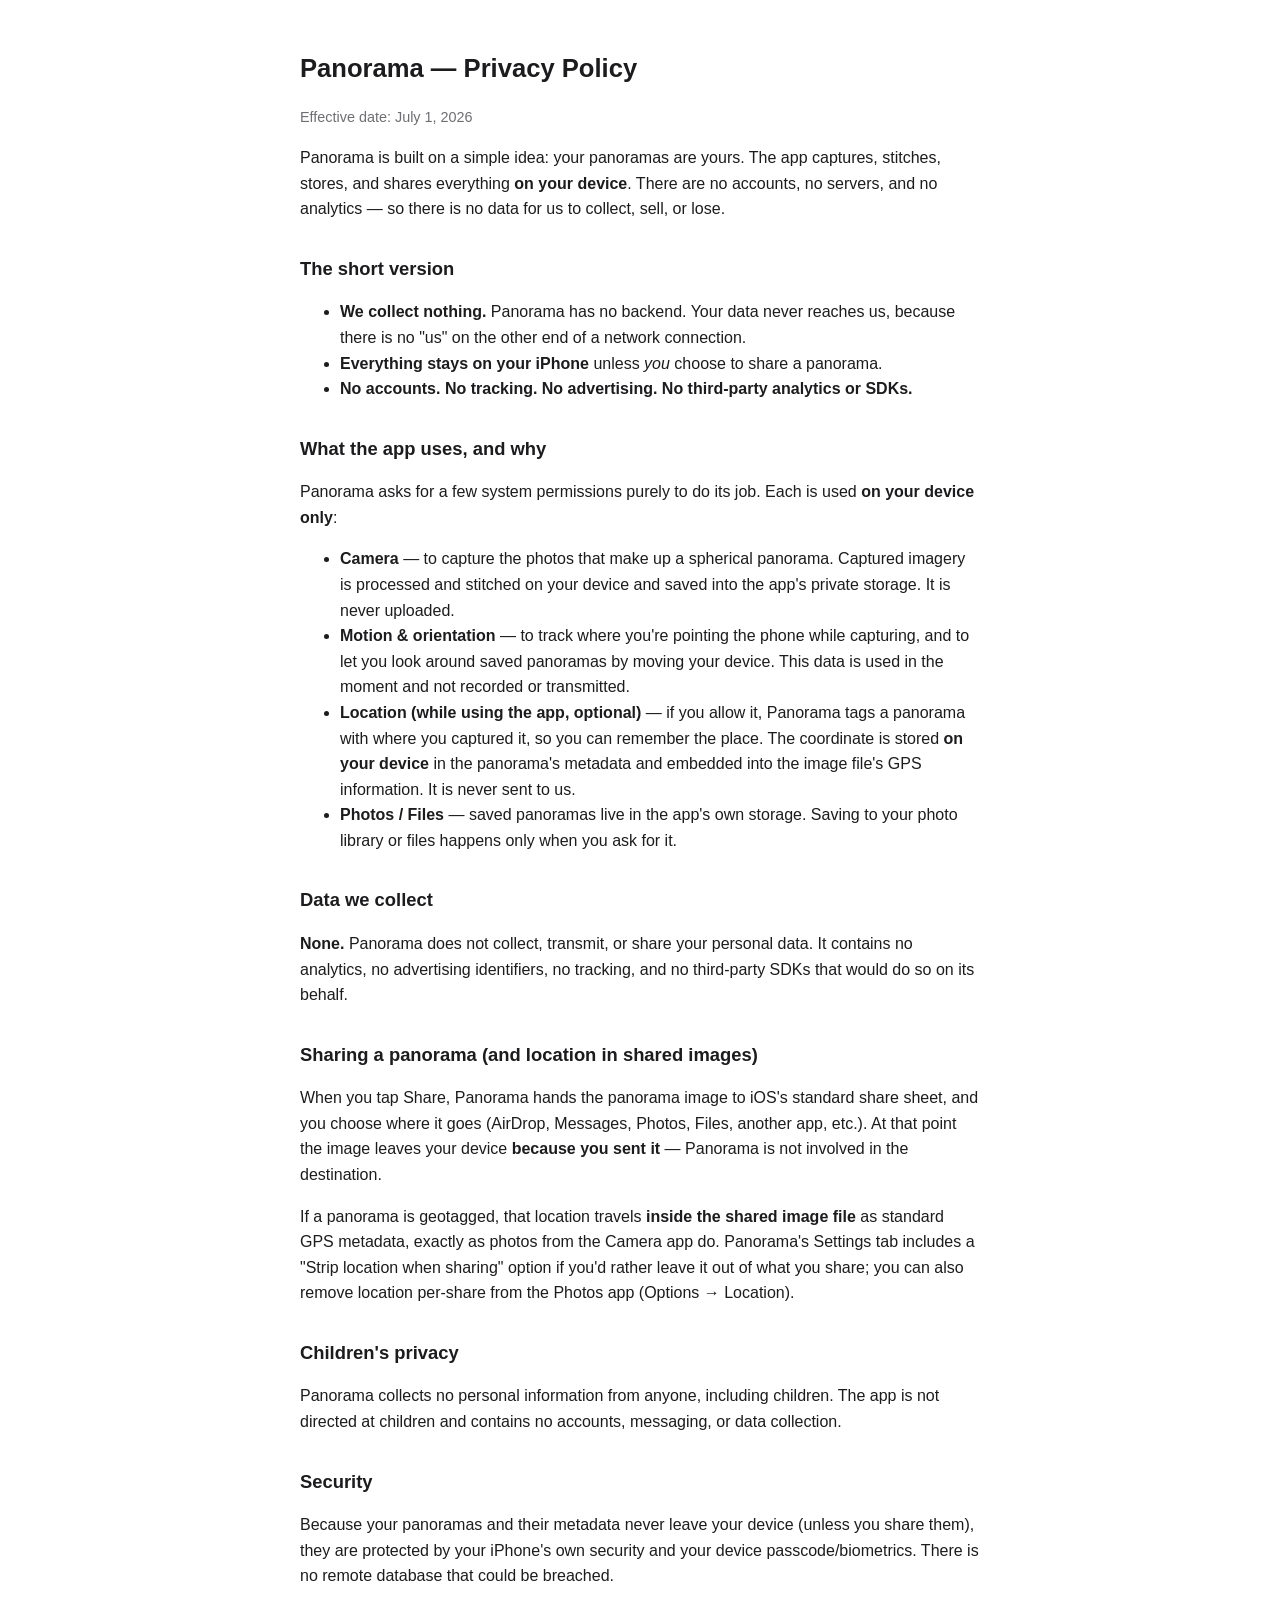
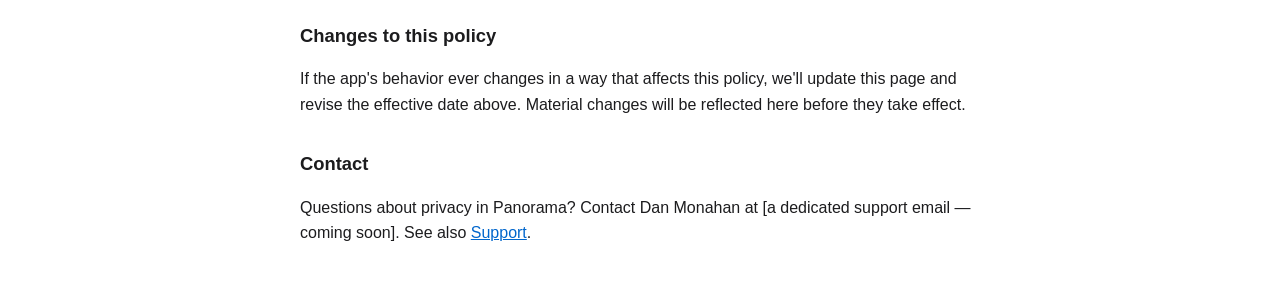
==== panorama/privacy/index.html @ 80216565 "Add Panorama support + privacy pages" ====
<!DOCTYPE html>
<html lang="en">
<head>
<meta charset="utf-8">
<meta name="viewport" content="width=device-width, initial-scale=1">
<title>Panorama — Privacy Policy</title>
<style>
  body { font-family: -apple-system, BlinkMacSystemFont, "Segoe UI", sans-serif; max-width: 680px;
         margin: 3rem auto; padding: 0 1.5rem; color: #1c1c1e; line-height: 1.6; }
  h1 { font-size: 1.6rem; }
  h2 { font-size: 1.15rem; margin-top: 2rem; }
  a { color: #0066cc; }
  .effective-date { color: #6e6e73; font-size: 0.9rem; }
</style>
</head>
<body>
<h1>Panorama — Privacy Policy</h1>
<p class="effective-date">Effective date: July 1, 2026</p>

<p>Panorama is built on a simple idea: your panoramas are yours. The app captures, stitches, stores,
and shares everything <strong>on your device</strong>. There are no accounts, no servers, and no
analytics — so there is no data for us to collect, sell, or lose.</p>

<h2>The short version</h2>
<ul>
  <li><strong>We collect nothing.</strong> Panorama has no backend. Your data never reaches us,
      because there is no "us" on the other end of a network connection.</li>
  <li><strong>Everything stays on your iPhone</strong> unless <em>you</em> choose to share a panorama.</li>
  <li><strong>No accounts. No tracking. No advertising. No third-party analytics or SDKs.</strong></li>
</ul>

<h2>What the app uses, and why</h2>
<p>Panorama asks for a few system permissions purely to do its job. Each is used <strong>on your
device only</strong>:</p>
<ul>
  <li><strong>Camera</strong> — to capture the photos that make up a spherical panorama. Captured
      imagery is processed and stitched on your device and saved into the app's private storage.
      It is never uploaded.</li>
  <li><strong>Motion &amp; orientation</strong> — to track where you're pointing the phone while
      capturing, and to let you look around saved panoramas by moving your device. This data is
      used in the moment and not recorded or transmitted.</li>
  <li><strong>Location (while using the app, optional)</strong> — if you allow it, Panorama tags a
      panorama with where you captured it, so you can remember the place. The coordinate is stored
      <strong>on your device</strong> in the panorama's metadata and embedded into the image file's
      GPS information. It is never sent to us.</li>
  <li><strong>Photos / Files</strong> — saved panoramas live in the app's own storage. Saving to your
      photo library or files happens only when you ask for it.</li>
</ul>

<h2>Data we collect</h2>
<p><strong>None.</strong> Panorama does not collect, transmit, or share your personal data. It
contains no analytics, no advertising identifiers, no tracking, and no third-party SDKs that would
do so on its behalf.</p>

<h2>Sharing a panorama (and location in shared images)</h2>
<p>When you tap Share, Panorama hands the panorama image to iOS's standard share sheet, and you
choose where it goes (AirDrop, Messages, Photos, Files, another app, etc.). At that point the image
leaves your device <strong>because you sent it</strong> — Panorama is not involved in the
destination.</p>
<p>If a panorama is geotagged, that location travels <strong>inside the shared image file</strong> as
standard GPS metadata, exactly as photos from the Camera app do. Panorama's Settings tab includes a
"Strip location when sharing" option if you'd rather leave it out of what you share; you can also
remove location per-share from the Photos app (Options → Location).</p>

<h2>Children's privacy</h2>
<p>Panorama collects no personal information from anyone, including children. The app is not directed
at children and contains no accounts, messaging, or data collection.</p>

<h2>Security</h2>
<p>Because your panoramas and their metadata never leave your device (unless you share them), they
are protected by your iPhone's own security and your device passcode/biometrics. There is no remote
database that could be breached.</p>

<h2>Changes to this policy</h2>
<p>If the app's behavior ever changes in a way that affects this policy, we'll update this page and
revise the effective date above. Material changes will be reflected here before they take effect.</p>

<h2>Contact</h2>
<p>Questions about privacy in Panorama? Contact Dan Monahan at
[a dedicated support email — coming soon]. See also <a href="/panorama/support/">Support</a>.</p>

</body>
</html>
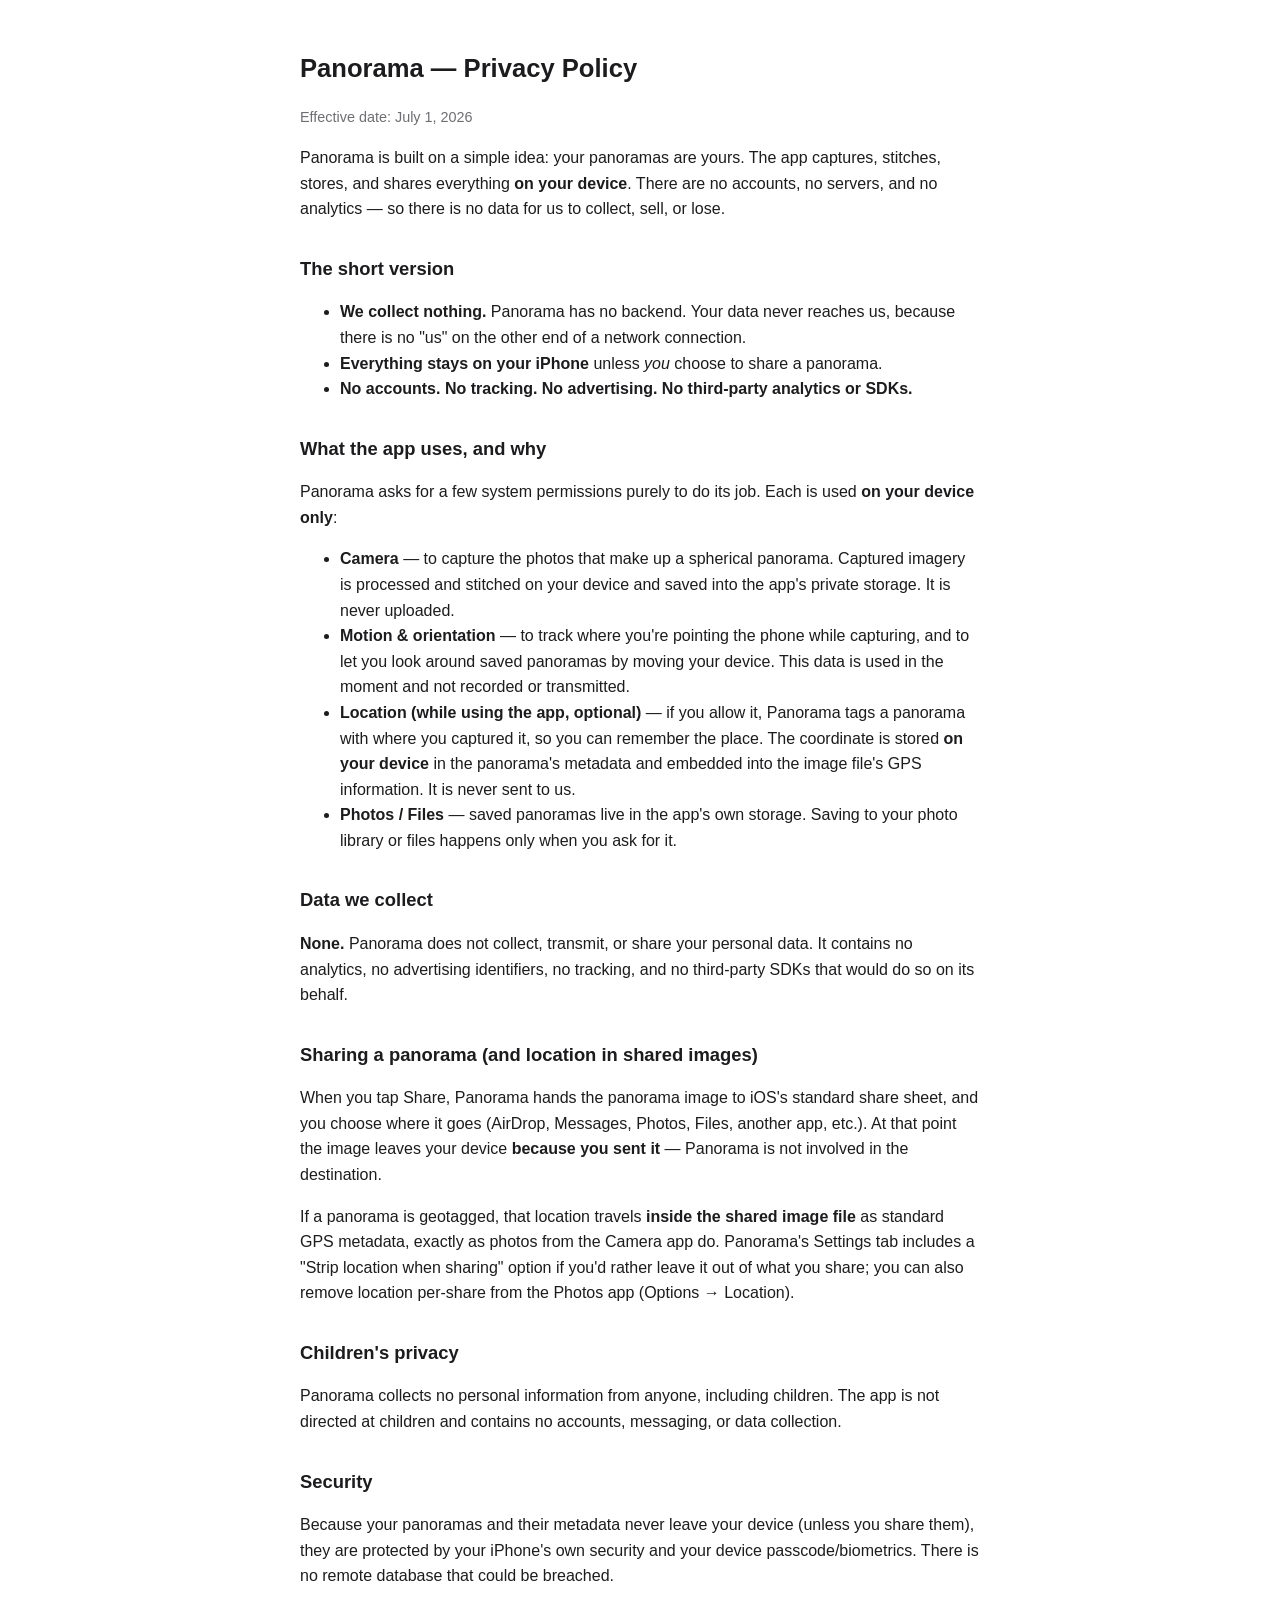
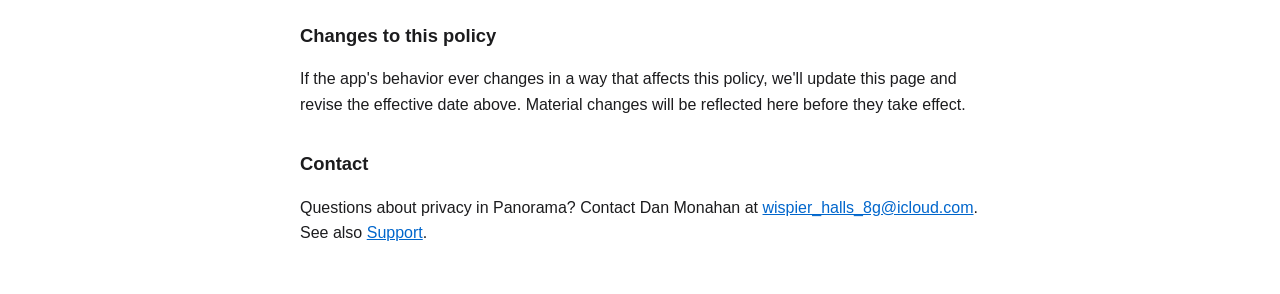
==== commit b84247e4: "Add support email address" ====
--- a/panorama/privacy/index.html
+++ b/panorama/privacy/index.html
@@ -77,7 +77,7 @@
 
 <h2>Contact</h2>
 <p>Questions about privacy in Panorama? Contact Dan Monahan at
-[a dedicated support email — coming soon]. See also <a href="/panorama/support/">Support</a>.</p>
+<a href="mailto:wispier_halls_8g@icloud.com">wispier_halls_8g@icloud.com</a>. See also <a href="/panorama/support/">Support</a>.</p>
 
 </body>
 </html>
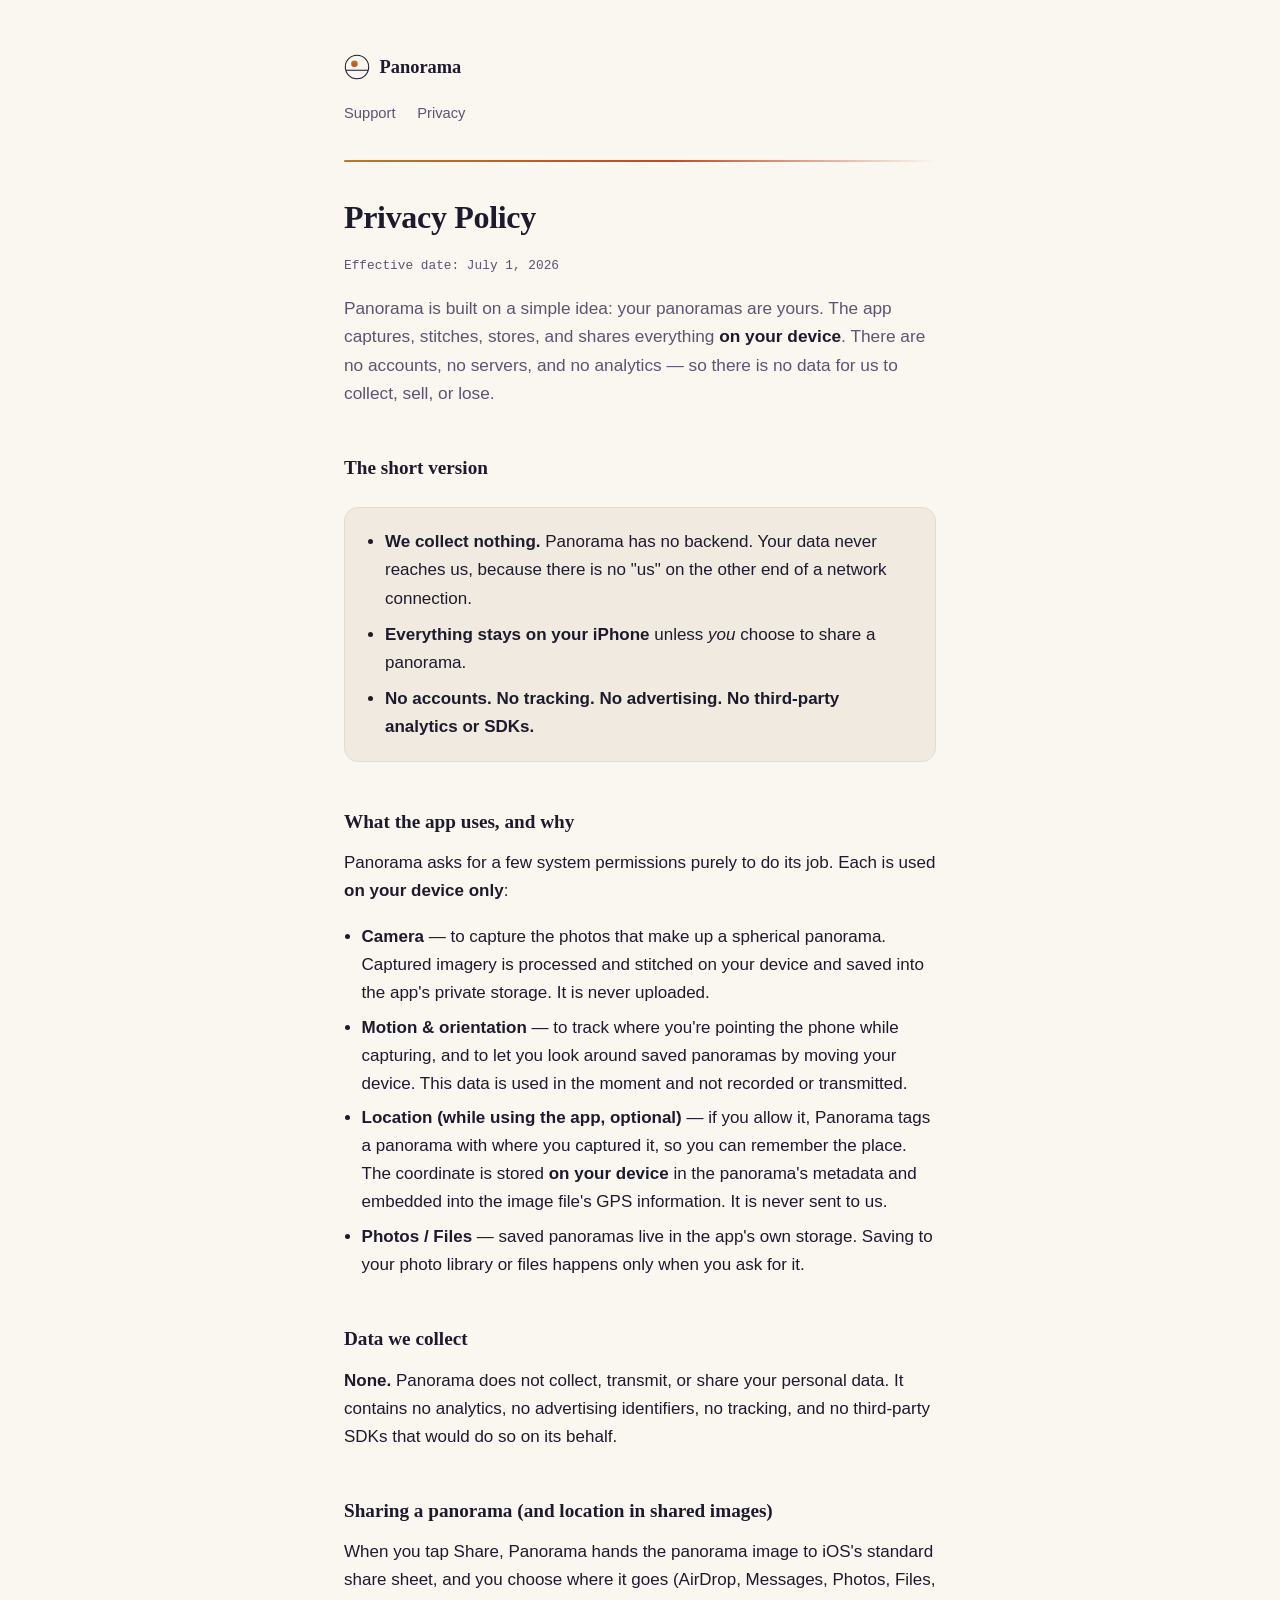
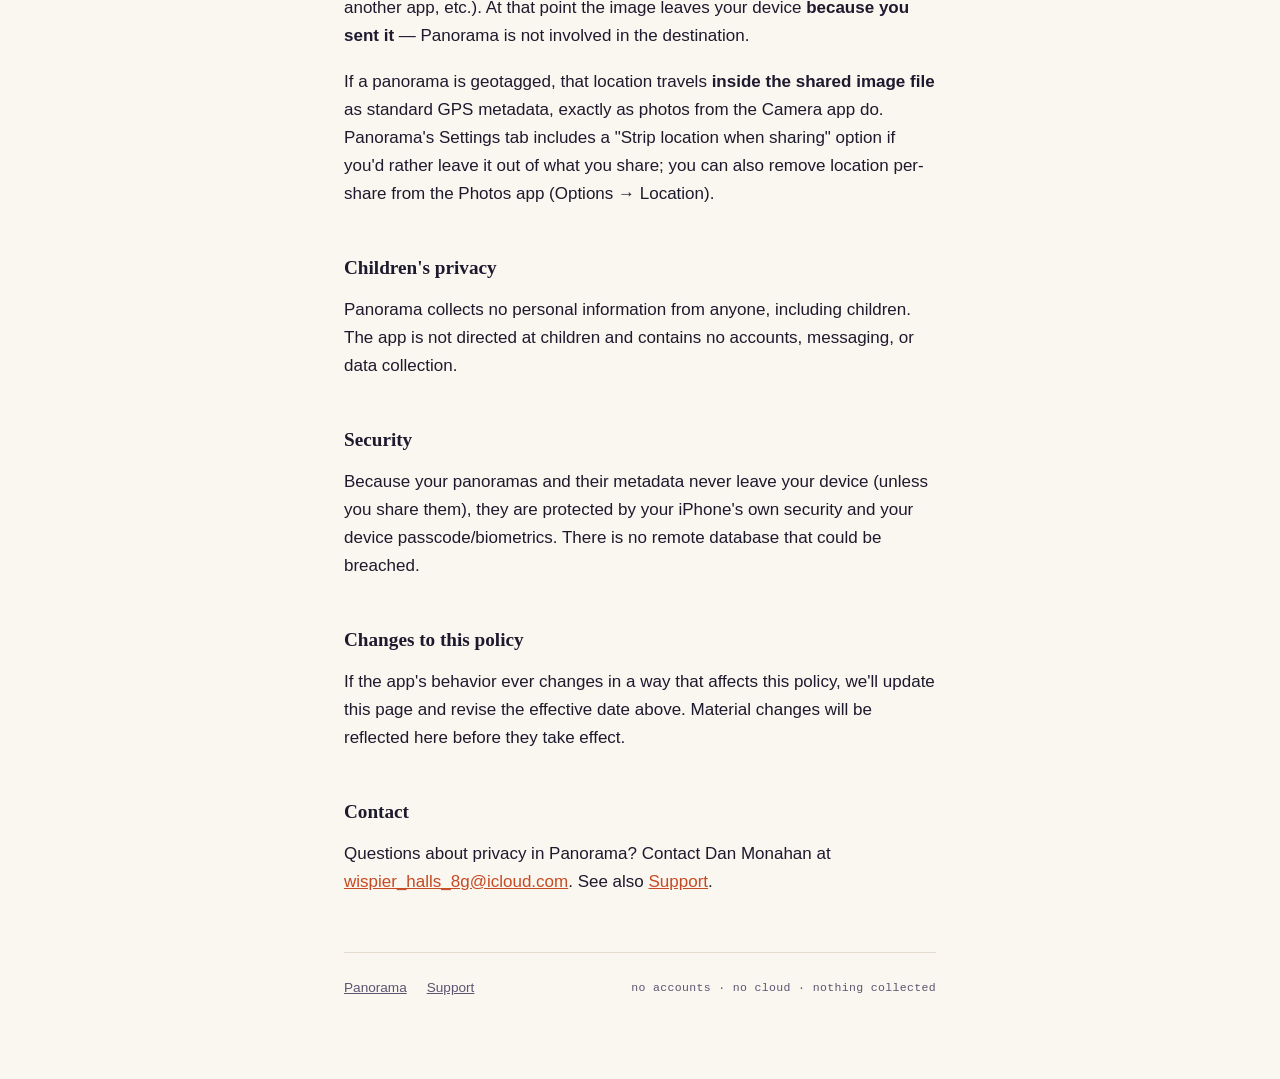
==== commit beb909f9: "panorama: real design pass on landing, support, and privacy pages Replaced the bare-bones system-fon" ====
--- a/panorama/privacy/index.html
+++ b/panorama/privacy/index.html
@@ -4,80 +4,129 @@
 <meta charset="utf-8">
 <meta name="viewport" content="width=device-width, initial-scale=1">
 <title>Panorama — Privacy Policy</title>
-<style>
-  body { font-family: -apple-system, BlinkMacSystemFont, "Segoe UI", sans-serif; max-width: 680px;
-         margin: 3rem auto; padding: 0 1.5rem; color: #1c1c1e; line-height: 1.6; }
-  h1 { font-size: 1.6rem; }
-  h2 { font-size: 1.15rem; margin-top: 2rem; }
-  a { color: #0066cc; }
-  .effective-date { color: #6e6e73; font-size: 0.9rem; }
-</style>
+<meta name="description" content="Panorama's privacy policy — the app collects nothing; everything happens on your iPhone.">
+<link rel="icon" href="data:image/svg+xml,%3Csvg xmlns='http://www.w3.org/2000/svg' viewBox='0 0 40 40'%3E%3Ccircle cx='20' cy='20' r='18' fill='%23100D1B'/%3E%3Cpath d='M3 25H37' stroke='%23F1ECE2' stroke-width='2'/%3E%3Ccircle cx='16' cy='15' r='5' fill='%23FF8F63'/%3E%3C/svg%3E">
+<link rel="stylesheet" href="/panorama/assets/style.css">
 </head>
 <body>
-<h1>Panorama — Privacy Policy</h1>
-<p class="effective-date">Effective date: July 1, 2026</p>
+<div class="wrap">
 
-<p>Panorama is built on a simple idea: your panoramas are yours. The app captures, stitches, stores,
-and shares everything <strong>on your device</strong>. There are no accounts, no servers, and no
-analytics — so there is no data for us to collect, sell, or lose.</p>
+  <header class="site">
+    <a class="mark" href="/panorama/">
+      <svg viewBox="0 0 40 40" aria-hidden="true">
+        <circle cx="20" cy="20" r="18" fill="none" stroke="currentColor" stroke-width="1.6"/>
+        <path d="M3 25H37" stroke="currentColor" stroke-width="1.6"/>
+        <circle cx="16" cy="15" r="5" fill="url(#sun)"/>
+        <defs>
+          <linearGradient id="sun" x1="0" y1="0" x2="0" y2="1">
+            <stop offset="0" style="stop-color:var(--gold)"/>
+            <stop offset="1" style="stop-color:var(--coral)"/>
+          </linearGradient>
+        </defs>
+      </svg>
+      <span>Panorama</span>
+    </a>
+    <nav class="site">
+      <a href="/panorama/support/">Support</a>
+      <a href="/panorama/privacy/">Privacy</a>
+    </nav>
+  </header>
+  <hr class="rule">
 
-<h2>The short version</h2>
-<ul>
-  <li><strong>We collect nothing.</strong> Panorama has no backend. Your data never reaches us,
-      because there is no "us" on the other end of a network connection.</li>
-  <li><strong>Everything stays on your iPhone</strong> unless <em>you</em> choose to share a panorama.</li>
-  <li><strong>No accounts. No tracking. No advertising. No third-party analytics or SDKs.</strong></li>
-</ul>
+  <h1>Privacy Policy</h1>
+  <p class="tag">Effective date: July 1, 2026</p>
 
-<h2>What the app uses, and why</h2>
-<p>Panorama asks for a few system permissions purely to do its job. Each is used <strong>on your
-device only</strong>:</p>
-<ul>
-  <li><strong>Camera</strong> — to capture the photos that make up a spherical panorama. Captured
-      imagery is processed and stitched on your device and saved into the app's private storage.
-      It is never uploaded.</li>
-  <li><strong>Motion &amp; orientation</strong> — to track where you're pointing the phone while
-      capturing, and to let you look around saved panoramas by moving your device. This data is
-      used in the moment and not recorded or transmitted.</li>
-  <li><strong>Location (while using the app, optional)</strong> — if you allow it, Panorama tags a
-      panorama with where you captured it, so you can remember the place. The coordinate is stored
-      <strong>on your device</strong> in the panorama's metadata and embedded into the image file's
-      GPS information. It is never sent to us.</li>
-  <li><strong>Photos / Files</strong> — saved panoramas live in the app's own storage. Saving to your
-      photo library or files happens only when you ask for it.</li>
-</ul>
+  <p class="lede">Panorama is built on a simple idea: your panoramas are yours. The app captures,
+  stitches, stores, and shares everything <strong>on your device</strong>. There are no accounts,
+  no servers, and no analytics — so there is no data for us to collect, sell, or lose.</p>
 
-<h2>Data we collect</h2>
-<p><strong>None.</strong> Panorama does not collect, transmit, or share your personal data. It
-contains no analytics, no advertising identifiers, no tracking, and no third-party SDKs that would
-do so on its behalf.</p>
+  <div class="section">
+    <h2>The short version</h2>
+    <div class="callout">
+      <ul>
+        <li><strong>We collect nothing.</strong> Panorama has no backend. Your data never reaches
+        us, because there is no "us" on the other end of a network connection.</li>
+        <li><strong>Everything stays on your iPhone</strong> unless <em>you</em> choose to share a
+        panorama.</li>
+        <li><strong>No accounts. No tracking. No advertising. No third-party analytics or
+        SDKs.</strong></li>
+      </ul>
+    </div>
+  </div>
 
-<h2>Sharing a panorama (and location in shared images)</h2>
-<p>When you tap Share, Panorama hands the panorama image to iOS's standard share sheet, and you
-choose where it goes (AirDrop, Messages, Photos, Files, another app, etc.). At that point the image
-leaves your device <strong>because you sent it</strong> — Panorama is not involved in the
-destination.</p>
-<p>If a panorama is geotagged, that location travels <strong>inside the shared image file</strong> as
-standard GPS metadata, exactly as photos from the Camera app do. Panorama's Settings tab includes a
-"Strip location when sharing" option if you'd rather leave it out of what you share; you can also
-remove location per-share from the Photos app (Options → Location).</p>
+  <div class="section">
+    <h2>What the app uses, and why</h2>
+    <p>Panorama asks for a few system permissions purely to do its job. Each is used <strong>on
+    your device only</strong>:</p>
+    <ul class="plain">
+      <li><strong>Camera</strong> — to capture the photos that make up a spherical panorama.
+      Captured imagery is processed and stitched on your device and saved into the app's private
+      storage. It is never uploaded.</li>
+      <li><strong>Motion &amp; orientation</strong> — to track where you're pointing the phone
+      while capturing, and to let you look around saved panoramas by moving your device. This
+      data is used in the moment and not recorded or transmitted.</li>
+      <li><strong>Location (while using the app, optional)</strong> — if you allow it, Panorama
+      tags a panorama with where you captured it, so you can remember the place. The coordinate
+      is stored <strong>on your device</strong> in the panorama's metadata and embedded into the
+      image file's GPS information. It is never sent to us.</li>
+      <li><strong>Photos / Files</strong> — saved panoramas live in the app's own storage. Saving
+      to your photo library or files happens only when you ask for it.</li>
+    </ul>
+  </div>
 
-<h2>Children's privacy</h2>
-<p>Panorama collects no personal information from anyone, including children. The app is not directed
-at children and contains no accounts, messaging, or data collection.</p>
+  <div class="section">
+    <h2>Data we collect</h2>
+    <p><strong>None.</strong> Panorama does not collect, transmit, or share your personal data. It
+    contains no analytics, no advertising identifiers, no tracking, and no third-party SDKs that
+    would do so on its behalf.</p>
+  </div>
 
-<h2>Security</h2>
-<p>Because your panoramas and their metadata never leave your device (unless you share them), they
-are protected by your iPhone's own security and your device passcode/biometrics. There is no remote
-database that could be breached.</p>
+  <div class="section">
+    <h2>Sharing a panorama (and location in shared images)</h2>
+    <p>When you tap Share, Panorama hands the panorama image to iOS's standard share sheet, and
+    you choose where it goes (AirDrop, Messages, Photos, Files, another app, etc.). At that point
+    the image leaves your device <strong>because you sent it</strong> — Panorama is not involved
+    in the destination.</p>
+    <p>If a panorama is geotagged, that location travels <strong>inside the shared image
+    file</strong> as standard GPS metadata, exactly as photos from the Camera app do. Panorama's
+    Settings tab includes a "Strip location when sharing" option if you'd rather leave it out of
+    what you share; you can also remove location per-share from the Photos app (Options →
+    Location).</p>
+  </div>
 
-<h2>Changes to this policy</h2>
-<p>If the app's behavior ever changes in a way that affects this policy, we'll update this page and
-revise the effective date above. Material changes will be reflected here before they take effect.</p>
+  <div class="section">
+    <h2>Children's privacy</h2>
+    <p>Panorama collects no personal information from anyone, including children. The app is not
+    directed at children and contains no accounts, messaging, or data collection.</p>
+  </div>
 
-<h2>Contact</h2>
-<p>Questions about privacy in Panorama? Contact Dan Monahan at
-<a href="mailto:wispier_halls_8g@icloud.com">wispier_halls_8g@icloud.com</a>. See also <a href="/panorama/support/">Support</a>.</p>
+  <div class="section">
+    <h2>Security</h2>
+    <p>Because your panoramas and their metadata never leave your device (unless you share them),
+    they are protected by your iPhone's own security and your device passcode/biometrics. There
+    is no remote database that could be breached.</p>
+  </div>
 
+  <div class="section">
+    <h2>Changes to this policy</h2>
+    <p>If the app's behavior ever changes in a way that affects this policy, we'll update this
+    page and revise the effective date above. Material changes will be reflected here before they
+    take effect.</p>
+  </div>
+
+  <div class="section">
+    <h2>Contact</h2>
+    <p>Questions about privacy in Panorama? Contact Dan Monahan at
+    <a href="mailto:wispier_halls_8g@icloud.com">wispier_halls_8g@icloud.com</a>. See also
+    <a href="/panorama/support/">Support</a>.</p>
+  </div>
+
+  <footer class="site">
+    <a href="/panorama/">Panorama</a>
+    <a href="/panorama/support/">Support</a>
+    <span class="trust">no accounts · no cloud · nothing collected</span>
+  </footer>
+
+</div>
 </body>
 </html>
--- a/panorama/assets/style.css
+++ b/panorama/assets/style.css
@@ -0,0 +1,97 @@
+:root {
+  color-scheme: light dark;
+  --paper: #FAF6F0;
+  --paper-2: #F1EAE0;
+  --line: #E4DCCE;
+  --ink: #1E1A2E;
+  --ink-soft: #5B5570;
+  --coral: #C64A22;
+  --gold: #B87A22;
+  --display: ui-serif, Georgia, "Iowan Old Style", "Palatino Linotype", serif;
+  --body: -apple-system, BlinkMacSystemFont, "Segoe UI", Helvetica, Arial, sans-serif;
+  --mono: ui-monospace, "SF Mono", Menlo, Consolas, monospace;
+}
+@media (prefers-color-scheme: dark) {
+  :root {
+    --paper: #100D1B;
+    --paper-2: #1B1730;
+    --line: #2C2745;
+    --ink: #EFEAE0;
+    --ink-soft: #B6AFCB;
+    --coral: #FF8F63;
+    --gold: #F2C077;
+  }
+}
+* { box-sizing: border-box; }
+html { background: var(--paper); }
+body {
+  margin: 0;
+  background: var(--paper);
+  color: var(--ink);
+  font-family: var(--body);
+  font-size: 17px;
+  line-height: 1.65;
+  -webkit-font-smoothing: antialiased;
+}
+.wrap { max-width: 640px; margin: 0 auto; padding: 0 1.5rem 5rem; }
+
+header.site { padding-top: 3.25rem; padding-bottom: .25rem; }
+.mark { display: flex; align-items: center; gap: .6rem; text-decoration: none; color: var(--ink); width: fit-content; }
+.mark svg { width: 26px; height: 26px; flex: none; color: var(--ink); }
+.mark span { font-family: var(--display); font-size: 1.15rem; font-weight: 600; }
+nav.site { margin-top: 1.15rem; display: flex; gap: 1.35rem; font-size: .92rem; }
+nav.site a { color: var(--ink-soft); text-decoration: none; padding-bottom: .15rem; border-bottom: 1px solid transparent; }
+nav.site a:hover { color: var(--coral); border-color: var(--coral); }
+
+.rule {
+  height: 2px; margin: 1.75rem 0 2.25rem; border: 0; border-radius: 2px;
+  background: linear-gradient(90deg, var(--gold), var(--coral) 55%, transparent);
+}
+
+.kicker { font-family: var(--mono); font-size: .72rem; letter-spacing: .1em; text-transform: uppercase; color: var(--ink-soft); }
+
+h1 { font-family: var(--display); font-size: 2rem; line-height: 1.22; margin: .6rem 0 1.1rem; font-weight: 600; letter-spacing: -.01em; }
+h2 { font-family: var(--display); font-size: 1.2rem; margin: 0 0 .75rem; font-weight: 600; }
+p { margin: 0 0 1.1rem; }
+.lede { font-size: 1.08rem; color: var(--ink-soft); }
+a { color: var(--coral); }
+strong { color: var(--ink); }
+
+.section { margin-top: 2.75rem; }
+
+.callout {
+  background: var(--paper-2); border: 1px solid var(--line); border-radius: 14px;
+  padding: 1.25rem 1.4rem; margin: 1.5rem 0;
+}
+.callout ul { margin: 0; padding-left: 1.1rem; }
+.callout li { margin: .5rem 0; }
+.callout li:first-child { margin-top: 0; }
+.callout li:last-child { margin-bottom: 0; }
+
+dl.features dt { font-family: var(--display); font-weight: 600; font-size: 1.05rem; margin-top: 1.7rem; }
+dl.features dt:first-child { margin-top: 0; }
+dl.features dd { margin: .35rem 0 0; padding: 0; color: var(--ink-soft); }
+
+dl.qa dt { font-weight: 600; margin-top: 1.5rem; color: var(--ink); }
+dl.qa dt:first-child { margin-top: 0; }
+dl.qa dd { margin: .4rem 0 0; padding: 0; color: var(--ink-soft); }
+
+.tag { font-family: var(--mono); font-size: .8rem; color: var(--ink-soft); }
+
+ul.plain { padding-left: 1.1rem; margin: 0 0 1.1rem; }
+ul.plain li { margin: .4rem 0; }
+
+footer.site {
+  margin-top: 3.5rem; padding-top: 1.5rem; border-top: 1px solid var(--line);
+  display: flex; flex-wrap: wrap; gap: .4rem 1.25rem; align-items: center;
+  font-size: .85rem; color: var(--ink-soft);
+}
+footer.site a { color: var(--ink-soft); }
+footer.site a:hover { color: var(--coral); }
+footer .trust { font-family: var(--mono); font-size: .72rem; letter-spacing: .03em; margin-left: auto; }
+
+@media (max-width: 480px) {
+  h1 { font-size: 1.65rem; }
+  body { font-size: 16px; }
+  footer .trust { margin-left: 0; }
+}
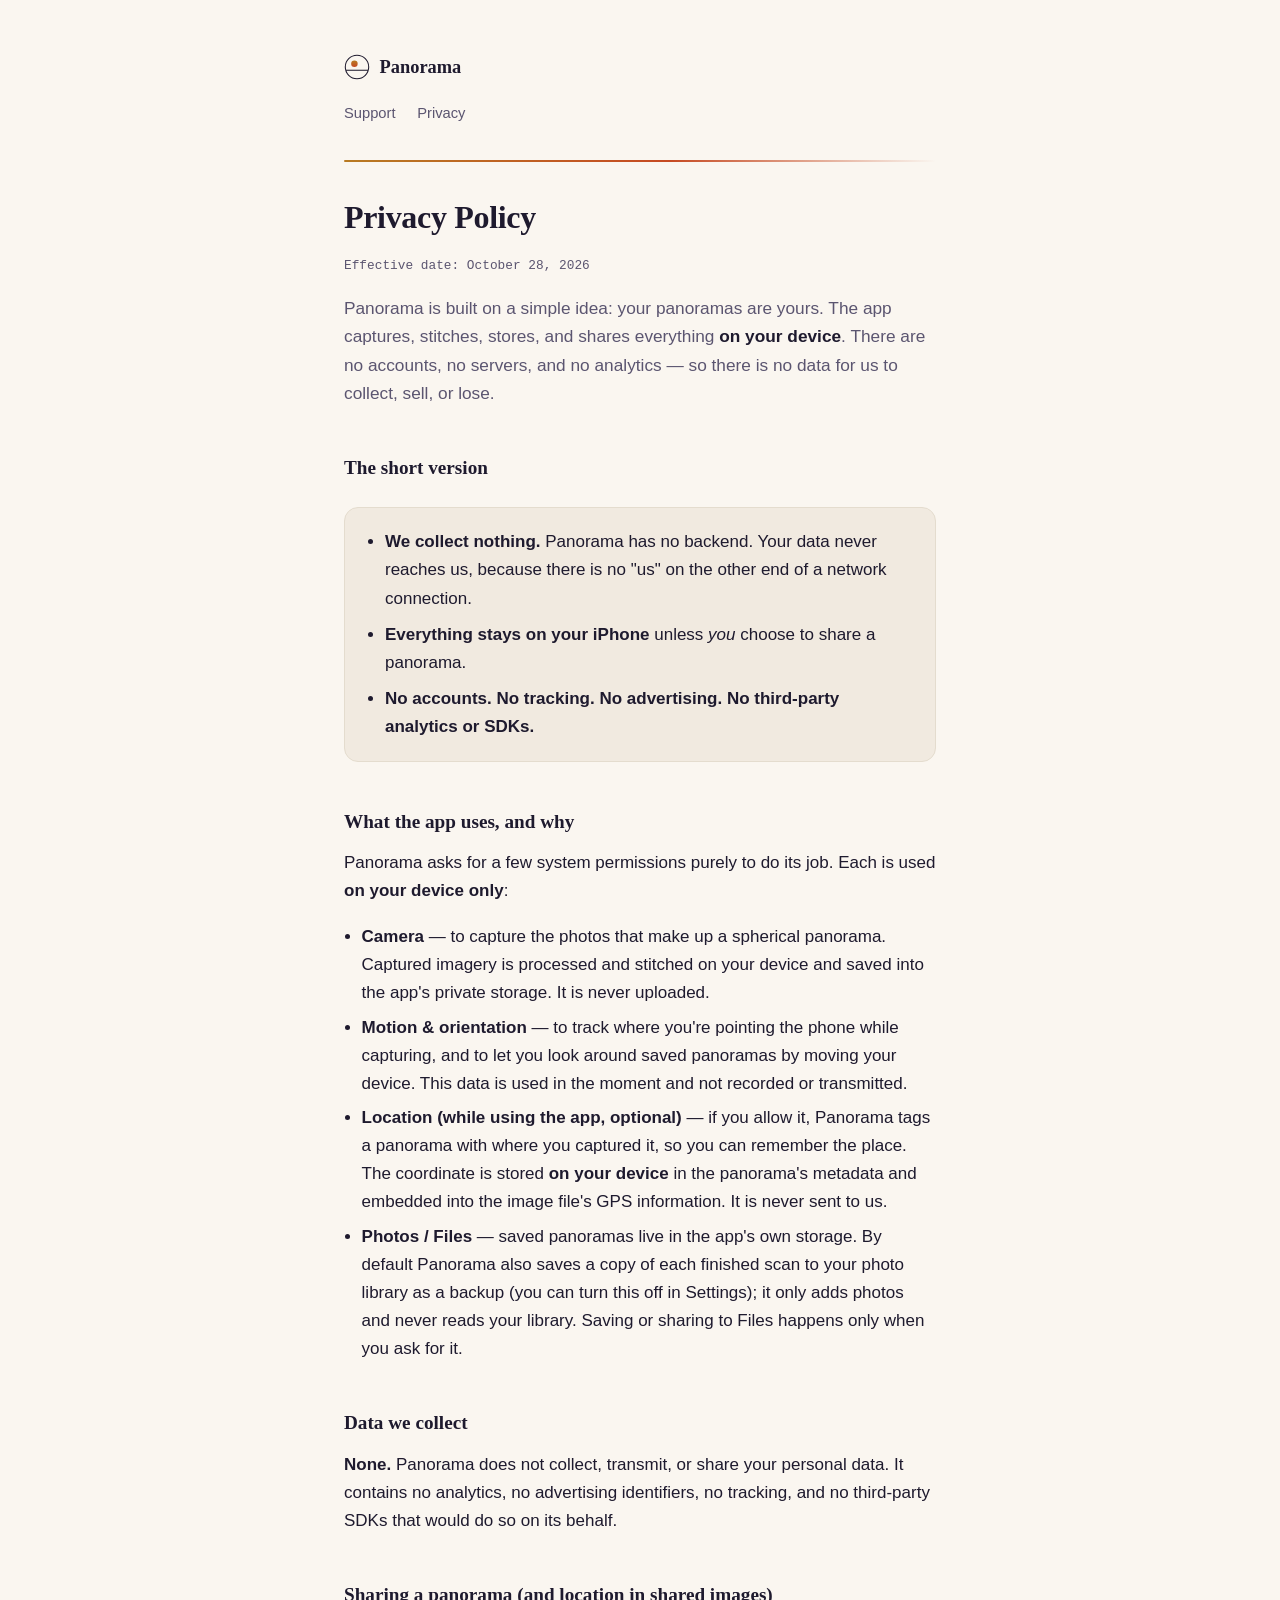
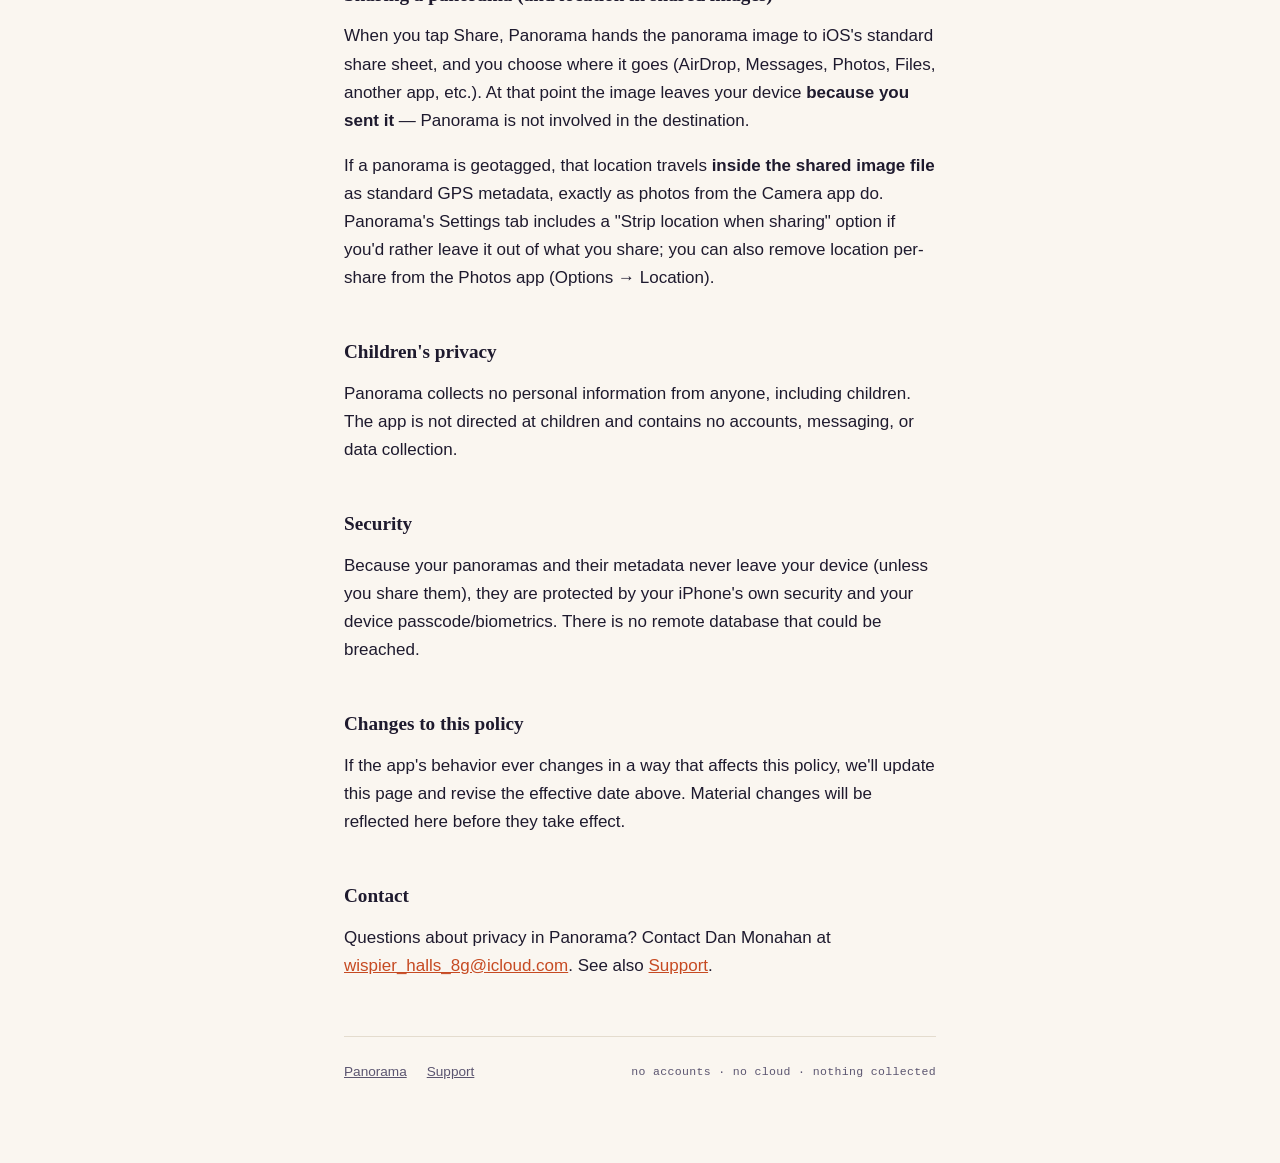
==== commit 6a7140bb: "panorama privacy: disclose default-on auto-save of finished scans to Photos (add-only) Effective dat" ====
--- a/panorama/privacy/index.html
+++ b/panorama/privacy/index.html
@@ -34,7 +34,7 @@
   <hr class="rule">
 
   <h1>Privacy Policy</h1>
-  <p class="tag">Effective date: July 1, 2026</p>
+  <p class="tag">Effective date: October 28, 2026</p>
 
   <p class="lede">Panorama is built on a simple idea: your panoramas are yours. The app captures,
   stitches, stores, and shares everything <strong>on your device</strong>. There are no accounts,
@@ -69,8 +69,10 @@
       tags a panorama with where you captured it, so you can remember the place. The coordinate
       is stored <strong>on your device</strong> in the panorama's metadata and embedded into the
       image file's GPS information. It is never sent to us.</li>
-      <li><strong>Photos / Files</strong> — saved panoramas live in the app's own storage. Saving
-      to your photo library or files happens only when you ask for it.</li>
+      <li><strong>Photos / Files</strong> — saved panoramas live in the app's own storage. By
+      default Panorama also saves a copy of each finished scan to your photo library as a
+      backup (you can turn this off in Settings); it only adds photos and never reads your
+      library. Saving or sharing to Files happens only when you ask for it.</li>
     </ul>
   </div>
 
